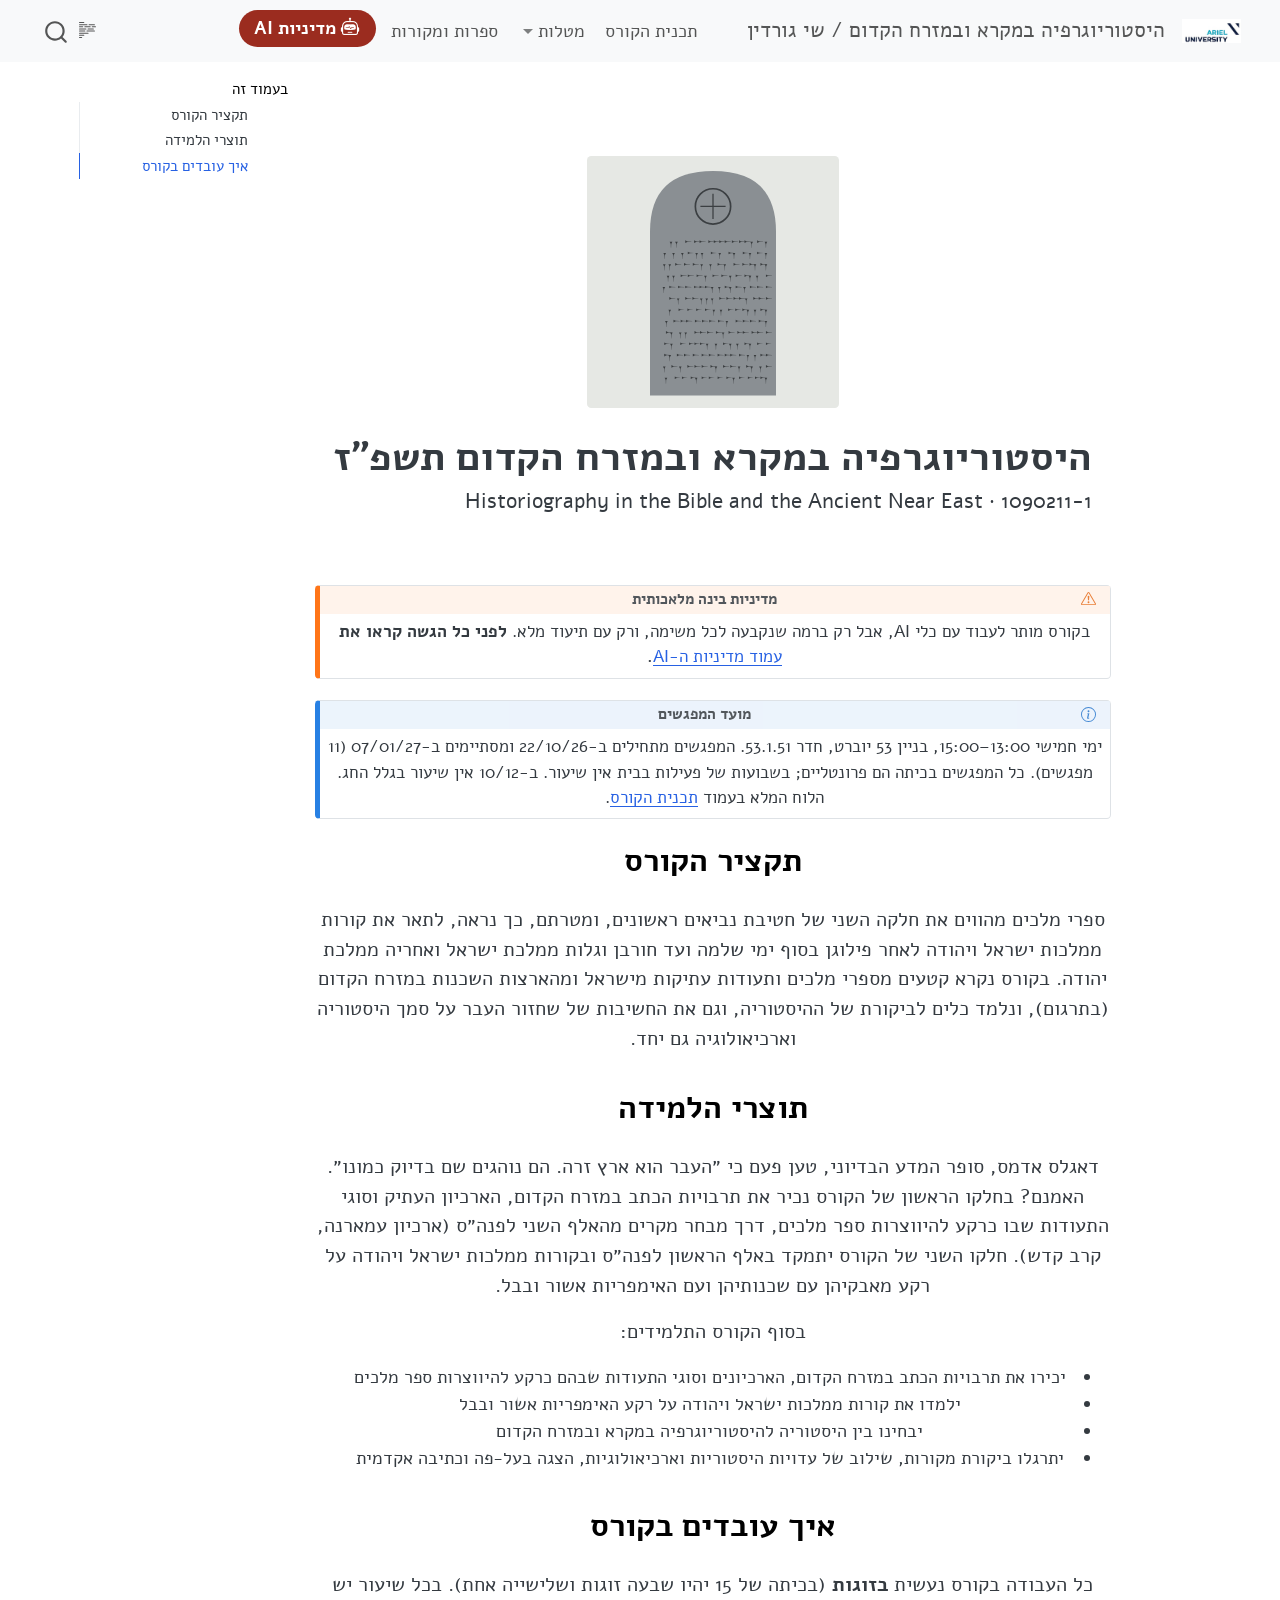
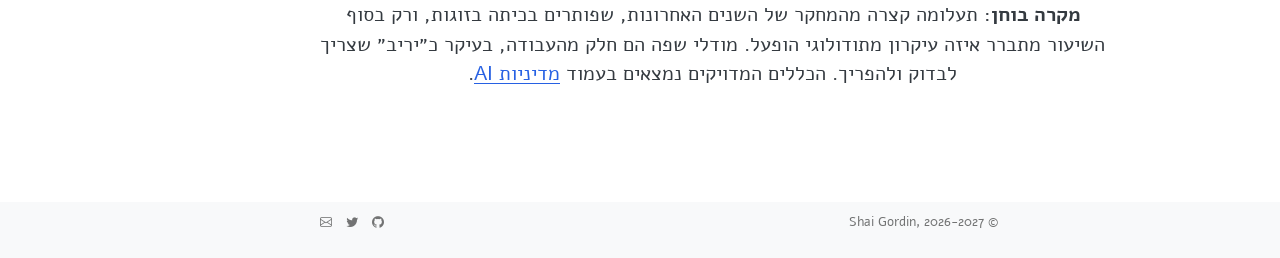
==== docs/index.html @ 365967be "Add the 5787 course website with an AI-use policy page Quarto site rendered to docs/: home, schedule" ====
<!DOCTYPE html>
<html xmlns="http://www.w3.org/1999/xhtml" lang="en" xml:lang="en"><head>

<meta charset="utf-8">
<meta name="generator" content="quarto-1.7.34">

<meta name="viewport" content="width=device-width, initial-scale=1.0, user-scalable=yes">


<title>היסטוריוגרפיה במקרא ובמזרח הקדום תשפ״ז – היסטוריוגרפיה במקרא ובמזרח הקדום / שי גורדין</title>
<style>
code{white-space: pre-wrap;}
span.smallcaps{font-variant: small-caps;}
div.columns{display: flex; gap: min(4vw, 1.5em);}
div.column{flex: auto; overflow-x: auto;}
div.hanging-indent{margin-left: 1.5em; text-indent: -1.5em;}
ul.task-list{list-style: none;}
ul.task-list li input[type="checkbox"] {
  width: 0.8em;
  margin: 0 0.8em 0.2em -1em; /* quarto-specific, see https://github.com/quarto-dev/quarto-cli/issues/4556 */ 
  vertical-align: middle;
}
</style>


<script src="site_libs/quarto-nav/quarto-nav.js"></script>
<script src="site_libs/quarto-nav/headroom.min.js"></script>
<script src="site_libs/clipboard/clipboard.min.js"></script>
<script src="site_libs/quarto-search/autocomplete.umd.js"></script>
<script src="site_libs/quarto-search/fuse.min.js"></script>
<script src="site_libs/quarto-search/quarto-search.js"></script>
<meta name="quarto:offset" content="./">
<link href="./header.svg" rel="icon" type="image/svg+xml">
<script src="site_libs/quarto-html/quarto.js" type="module"></script>
<script src="site_libs/quarto-html/tabsets/tabsets.js" type="module"></script>
<script src="site_libs/quarto-html/popper.min.js"></script>
<script src="site_libs/quarto-html/tippy.umd.min.js"></script>
<link href="site_libs/quarto-html/tippy.css" rel="stylesheet">
<link href="site_libs/quarto-html/quarto-syntax-highlighting-c8ad9e5dbd60b7b70b38521ab19b7da4.css" rel="stylesheet" id="quarto-text-highlighting-styles">
<script src="site_libs/bootstrap/bootstrap.min.js"></script>
<link href="site_libs/bootstrap/bootstrap-icons.css" rel="stylesheet">
<link href="site_libs/bootstrap/bootstrap-2af889ba3ca165690db3b646b9a460ef.min.css" rel="stylesheet" append-hash="true" id="quarto-bootstrap" data-mode="light">
<script id="quarto-search-options" type="application/json">{
  "location": "navbar",
  "copy-button": false,
  "collapse-after": 3,
  "panel-placement": "end",
  "type": "overlay",
  "limit": 50,
  "keyboard-shortcut": [
    "f",
    "/",
    "s"
  ],
  "show-item-context": false,
  "language": {
    "search-no-results-text": "No results",
    "search-matching-documents-text": "matching documents",
    "search-copy-link-title": "Copy link to search",
    "search-hide-matches-text": "Hide additional matches",
    "search-more-match-text": "more match in this document",
    "search-more-matches-text": "more matches in this document",
    "search-clear-button-title": "Clear",
    "search-text-placeholder": "",
    "search-detached-cancel-button-title": "Cancel",
    "search-submit-button-title": "Submit",
    "search-label": "Search"
  }
}</script>
<link rel="preconnect" href="https://fonts.googleapis.com">
<link rel="preconnect" href="https://fonts.gstatic.com" crossorigin="">
<link href="https://fonts.googleapis.com/css2?family=Alef:wght@400;700&amp;display=swap" rel="stylesheet">


<link rel="stylesheet" href="styles.css">
<link rel="stylesheet" href="ai.css">
<meta property="og:title" content="היסטוריוגרפיה במקרא ובמזרח הקדום תשפ״ז – היסטוריוגרפיה במקרא ובמזרח הקדום / שי גורדין">
<meta property="og:description" content="1090211-1 · Historiography in the Bible and the Ancient Near East">
<meta property="og:image" content="header.svg">
<meta property="og:site_name" content="היסטוריוגרפיה במקרא ובמזרח הקדום / שי גורדין">
</head>

<body class="nav-fixed quarto-light">

<div id="quarto-search-results"></div>
  <header id="quarto-header" class="headroom fixed-top">
    <nav class="navbar navbar-expand-lg " data-bs-theme="dark">
      <div class="navbar-container container-fluid">
      <div class="navbar-brand-container mx-auto">
    <a href="./index.html" class="navbar-brand navbar-brand-logo">
    <img src="./ariel_logo_navbar.png" alt="" class="navbar-logo">
    </a>
    <a class="navbar-brand" href="./index.html">
    <span class="navbar-title">היסטוריוגרפיה במקרא ובמזרח הקדום / שי גורדין</span>
    </a>
  </div>
            <div id="quarto-search" class="" title="Search"></div>
          <button class="navbar-toggler" type="button" data-bs-toggle="collapse" data-bs-target="#navbarCollapse" aria-controls="navbarCollapse" role="menu" aria-expanded="false" aria-label="Toggle navigation" onclick="if (window.quartoToggleHeadroom) { window.quartoToggleHeadroom(); }">
  <span class="navbar-toggler-icon"></span>
</button>
          <div class="collapse navbar-collapse" id="navbarCollapse">
            <ul class="navbar-nav navbar-nav-scroll ms-auto">
  <li class="nav-item">
    <a class="nav-link" href="./about.html"> 
<span class="menu-text">תכנית הקורס</span></a>
  </li>  
  <li class="nav-item dropdown ">
    <a class="nav-link dropdown-toggle" href="#" id="nav-menu-" role="link" data-bs-toggle="dropdown" aria-expanded="false">
 <span class="menu-text">מטלות</span>
    </a>
    <ul class="dropdown-menu dropdown-menu-end" aria-labelledby="nav-menu-">    
        <li>
    <a class="dropdown-item" href="./assignments/index.html">
 <span class="dropdown-text">מרכיבי הציון</span></a>
  </li>  
        <li>
    <a class="dropdown-item" href="./assignments/lightning-talk.html">
 <span class="dropdown-text">הרצאת בזק: גרסה מול גרסה</span></a>
  </li>  
        <li>
    <a class="dropdown-item" href="./assignments/home-task.html">
 <span class="dropdown-text">משימת בית: העד המסויג</span></a>
  </li>  
        <li>
    <a class="dropdown-item" href="./assignments/final-project.html">
 <span class="dropdown-text">תיק היסטוריוגרפי</span></a>
  </li>  
    </ul>
  </li>
  <li class="nav-item">
    <a class="nav-link" href="./literature.html"> 
<span class="menu-text">ספרות ומקורות</span></a>
  </li>  
  <li class="nav-item">
    <a class="nav-link" href="./ai-policy.html"> <i class="bi bi-robot" role="img">
</i> 
<span class="menu-text">מדיניות AI</span></a>
  </li>  
</ul>
          </div> <!-- /navcollapse -->
            <div class="quarto-navbar-tools">
  <a href="" class="quarto-reader-toggle quarto-navigation-tool px-1" onclick="window.quartoToggleReader(); return false;" title="Toggle reader mode">
  <div class="quarto-reader-toggle-btn">
  <i class="bi"></i>
  </div>
</a>
</div>
      </div> <!-- /container-fluid -->
    </nav>
</header>
<!-- content -->
<div id="quarto-content" class="quarto-container page-columns page-rows-contents page-layout-article page-navbar">
<!-- sidebar -->
<!-- margin-sidebar -->
    <div id="quarto-margin-sidebar" class="sidebar margin-sidebar">
        <nav id="TOC" role="doc-toc" class="toc-active">
    <h2 id="toc-title">בעמוד זה</h2>
  <ul>
  <li><a href="#תקציר-הקורס" id="toc-תקציר-הקורס" class="nav-link active" data-scroll-target="#תקציר-הקורס">תקציר הקורס</a></li>
  <li><a href="#תוצרי-הלמידה" id="toc-תוצרי-הלמידה" class="nav-link" data-scroll-target="#תוצרי-הלמידה">תוצרי הלמידה</a></li>
  <li><a href="#איך-עובדים-בקורס" id="toc-איך-עובדים-בקורס" class="nav-link" data-scroll-target="#איך-עובדים-בקורס">איך עובדים בקורס</a></li>
  </ul>
</nav>
    </div>
<!-- main -->
<div class="quarto-about-jolla">
  <img src="header.svg" class="about-image
  rounded " style="width: 14em;">
 <header id="title-block-header" class="quarto-title-block default">
<div class="quarto-title">
<h1 class="title">היסטוריוגרפיה במקרא ובמזרח הקדום תשפ״ז</h1>
<p class="subtitle lead">1090211-1 · Historiography in the Bible and the Ancient Near East</p>
</div>
<div class="quarto-title-meta">
  </div>
</header><main class="content" id="quarto-document-content">

<div class="callout callout-style-default callout-warning callout-titled">
<div class="callout-header d-flex align-content-center">
<div class="callout-icon-container">
<i class="callout-icon"></i>
</div>
<div class="callout-title-container flex-fill">
מדיניות בינה מלאכותית
</div>
</div>
<div class="callout-body-container callout-body">
<p>בקורס מותר לעבוד עם כלי AI, אבל רק ברמה שנקבעה לכל משימה, ורק עם תיעוד מלא. <strong>לפני כל הגשה קראו את <a href="./ai-policy.html">עמוד מדיניות ה-AI</a>.</strong></p>
</div>
</div>
<div class="callout callout-style-default callout-note callout-titled">
<div class="callout-header d-flex align-content-center">
<div class="callout-icon-container">
<i class="callout-icon"></i>
</div>
<div class="callout-title-container flex-fill">
מועד המפגשים
</div>
</div>
<div class="callout-body-container callout-body">
<p>ימי חמישי 13:00–15:00, בניין 53 יוברט, חדר 53.1.51. המפגשים מתחילים ב-22/10/26 ומסתיימים ב-07/01/27 (11 מפגשים). כל המפגשים בכיתה הם פרונטליים; בשבועות של פעילות בבית אין שיעור. ב-10/12 אין שיעור בגלל החג. הלוח המלא בעמוד <a href="./about.html">תכנית הקורס</a>.</p>
</div>
</div>
<section id="תקציר-הקורס" class="level2">
<h2 data-anchor-id="תקציר-הקורס">תקציר הקורס</h2>
<p>ספרי מלכים מהווים את חלקה השני של חטיבת נביאים ראשונים, ומטרתם, כך נראה, לתאר את קורות ממלכות ישראל ויהודה לאחר פילוגן בסוף ימי שלמה ועד חורבן וגלות ממלכת ישראל ואחריה ממלכת יהודה. בקורס נקרא קטעים מספרי מלכים ותעודות עתיקות מישראל ומהארצות השכנות במזרח הקדום (בתרגום), ונלמד כלים לביקורת של ההיסטוריה, וגם את החשיבות של שחזור העבר על סמך היסטוריה וארכיאולוגיה גם יחד.</p>
</section>
<section id="תוצרי-הלמידה" class="level2">
<h2 data-anchor-id="תוצרי-הלמידה">תוצרי הלמידה</h2>
<p>דאגלס אדמס, סופר המדע הבדיוני, טען פעם כי ״העבר הוא ארץ זרה. הם נוהגים שם בדיוק כמונו״. האמנם? בחלקו הראשון של הקורס נכיר את תרבויות הכתב במזרח הקדום, הארכיון העתיק וסוגי התעודות שבו כרקע להיווצרות ספר מלכים, דרך מבחר מקרים מהאלף השני לפנה״ס (ארכיון עמארנה, קרב קדש). חלקו השני של הקורס יתמקד באלף הראשון לפנה״ס ובקורות ממלכות ישראל ויהודה על רקע מאבקיהן עם שכנותיהן ועם האימפריות אשור ובבל.</p>
<p>בסוף הקורס התלמידים:</p>
<ul>
<li>יכירו את תרבויות הכתב במזרח הקדום, הארכיונים וסוגי התעודות שבהם כרקע להיווצרות ספר מלכים</li>
<li>ילמדו את קורות ממלכות ישראל ויהודה על רקע האימפריות אשור ובבל</li>
<li>יבחינו בין היסטוריה להיסטוריוגרפיה במקרא ובמזרח הקדום</li>
<li>יתרגלו ביקורת מקורות, שילוב של עדויות היסטוריות וארכיאולוגיות, הצגה בעל-פה וכתיבה אקדמית</li>
</ul>
</section>
<section id="איך-עובדים-בקורס" class="level2">
<h2 data-anchor-id="איך-עובדים-בקורס">איך עובדים בקורס</h2>
<p>כל העבודה בקורס נעשית <strong>בזוגות</strong> (בכיתה של 15 יהיו שבעה זוגות ושלישייה אחת). בכל שיעור יש <strong>מקרה בוחן</strong>: תעלומה קצרה מהמחקר של השנים האחרונות, שפותרים בכיתה בזוגות, ורק בסוף השיעור מתברר איזה עיקרון מתודולוגי הופעל. מודלי שפה הם חלק מהעבודה, בעיקר כ״יריב״ שצריך לבדוק ולהפריך. הכללים המדויקים נמצאים בעמוד <a href="./ai-policy.html">מדיניות AI</a>.</p>


</section>
</main>  
</div>
 <!-- /main -->
<script id="quarto-html-after-body" type="application/javascript">
  window.document.addEventListener("DOMContentLoaded", function (event) {
    const isCodeAnnotation = (el) => {
      for (const clz of el.classList) {
        if (clz.startsWith('code-annotation-')) {                     
          return true;
        }
      }
      return false;
    }
    const onCopySuccess = function(e) {
      // button target
      const button = e.trigger;
      // don't keep focus
      button.blur();
      // flash "checked"
      button.classList.add('code-copy-button-checked');
      var currentTitle = button.getAttribute("title");
      button.setAttribute("title", "Copied!");
      let tooltip;
      if (window.bootstrap) {
        button.setAttribute("data-bs-toggle", "tooltip");
        button.setAttribute("data-bs-placement", "left");
        button.setAttribute("data-bs-title", "Copied!");
        tooltip = new bootstrap.Tooltip(button, 
          { trigger: "manual", 
            customClass: "code-copy-button-tooltip",
            offset: [0, -8]});
        tooltip.show();    
      }
      setTimeout(function() {
        if (tooltip) {
          tooltip.hide();
          button.removeAttribute("data-bs-title");
          button.removeAttribute("data-bs-toggle");
          button.removeAttribute("data-bs-placement");
        }
        button.setAttribute("title", currentTitle);
        button.classList.remove('code-copy-button-checked');
      }, 1000);
      // clear code selection
      e.clearSelection();
    }
    const getTextToCopy = function(trigger) {
        const codeEl = trigger.previousElementSibling.cloneNode(true);
        for (const childEl of codeEl.children) {
          if (isCodeAnnotation(childEl)) {
            childEl.remove();
          }
        }
        return codeEl.innerText;
    }
    const clipboard = new window.ClipboardJS('.code-copy-button:not([data-in-quarto-modal])', {
      text: getTextToCopy
    });
    clipboard.on('success', onCopySuccess);
    if (window.document.getElementById('quarto-embedded-source-code-modal')) {
      const clipboardModal = new window.ClipboardJS('.code-copy-button[data-in-quarto-modal]', {
        text: getTextToCopy,
        container: window.document.getElementById('quarto-embedded-source-code-modal')
      });
      clipboardModal.on('success', onCopySuccess);
    }
      var localhostRegex = new RegExp(/^(?:http|https):\/\/localhost\:?[0-9]*\//);
      var mailtoRegex = new RegExp(/^mailto:/);
        var filterRegex = new RegExp('/' + window.location.host + '/');
      var isInternal = (href) => {
          return filterRegex.test(href) || localhostRegex.test(href) || mailtoRegex.test(href);
      }
      // Inspect non-navigation links and adorn them if external
     var links = window.document.querySelectorAll('a[href]:not(.nav-link):not(.navbar-brand):not(.toc-action):not(.sidebar-link):not(.sidebar-item-toggle):not(.pagination-link):not(.no-external):not([aria-hidden]):not(.dropdown-item):not(.quarto-navigation-tool):not(.about-link)');
      for (var i=0; i<links.length; i++) {
        const link = links[i];
        if (!isInternal(link.href)) {
          // undo the damage that might have been done by quarto-nav.js in the case of
          // links that we want to consider external
          if (link.dataset.originalHref !== undefined) {
            link.href = link.dataset.originalHref;
          }
        }
      }
    function tippyHover(el, contentFn, onTriggerFn, onUntriggerFn) {
      const config = {
        allowHTML: true,
        maxWidth: 500,
        delay: 100,
        arrow: false,
        appendTo: function(el) {
            return el.parentElement;
        },
        interactive: true,
        interactiveBorder: 10,
        theme: 'quarto',
        placement: 'bottom-start',
      };
      if (contentFn) {
        config.content = contentFn;
      }
      if (onTriggerFn) {
        config.onTrigger = onTriggerFn;
      }
      if (onUntriggerFn) {
        config.onUntrigger = onUntriggerFn;
      }
      window.tippy(el, config); 
    }
    const noterefs = window.document.querySelectorAll('a[role="doc-noteref"]');
    for (var i=0; i<noterefs.length; i++) {
      const ref = noterefs[i];
      tippyHover(ref, function() {
        // use id or data attribute instead here
        let href = ref.getAttribute('data-footnote-href') || ref.getAttribute('href');
        try { href = new URL(href).hash; } catch {}
        const id = href.replace(/^#\/?/, "");
        const note = window.document.getElementById(id);
        if (note) {
          return note.innerHTML;
        } else {
          return "";
        }
      });
    }
    const xrefs = window.document.querySelectorAll('a.quarto-xref');
    const processXRef = (id, note) => {
      // Strip column container classes
      const stripColumnClz = (el) => {
        el.classList.remove("page-full", "page-columns");
        if (el.children) {
          for (const child of el.children) {
            stripColumnClz(child);
          }
        }
      }
      stripColumnClz(note)
      if (id === null || id.startsWith('sec-')) {
        // Special case sections, only their first couple elements
        const container = document.createElement("div");
        if (note.children && note.children.length > 2) {
          container.appendChild(note.children[0].cloneNode(true));
          for (let i = 1; i < note.children.length; i++) {
            const child = note.children[i];
            if (child.tagName === "P" && child.innerText === "") {
              continue;
            } else {
              container.appendChild(child.cloneNode(true));
              break;
            }
          }
          if (window.Quarto?.typesetMath) {
            window.Quarto.typesetMath(container);
          }
          return container.innerHTML
        } else {
          if (window.Quarto?.typesetMath) {
            window.Quarto.typesetMath(note);
          }
          return note.innerHTML;
        }
      } else {
        // Remove any anchor links if they are present
        const anchorLink = note.querySelector('a.anchorjs-link');
        if (anchorLink) {
          anchorLink.remove();
        }
        if (window.Quarto?.typesetMath) {
          window.Quarto.typesetMath(note);
        }
        if (note.classList.contains("callout")) {
          return note.outerHTML;
        } else {
          return note.innerHTML;
        }
      }
    }
    for (var i=0; i<xrefs.length; i++) {
      const xref = xrefs[i];
      tippyHover(xref, undefined, function(instance) {
        instance.disable();
        let url = xref.getAttribute('href');
        let hash = undefined; 
        if (url.startsWith('#')) {
          hash = url;
        } else {
          try { hash = new URL(url).hash; } catch {}
        }
        if (hash) {
          const id = hash.replace(/^#\/?/, "");
          const note = window.document.getElementById(id);
          if (note !== null) {
            try {
              const html = processXRef(id, note.cloneNode(true));
              instance.setContent(html);
            } finally {
              instance.enable();
              instance.show();
            }
          } else {
            // See if we can fetch this
            fetch(url.split('#')[0])
            .then(res => res.text())
            .then(html => {
              const parser = new DOMParser();
              const htmlDoc = parser.parseFromString(html, "text/html");
              const note = htmlDoc.getElementById(id);
              if (note !== null) {
                const html = processXRef(id, note);
                instance.setContent(html);
              } 
            }).finally(() => {
              instance.enable();
              instance.show();
            });
          }
        } else {
          // See if we can fetch a full url (with no hash to target)
          // This is a special case and we should probably do some content thinning / targeting
          fetch(url)
          .then(res => res.text())
          .then(html => {
            const parser = new DOMParser();
            const htmlDoc = parser.parseFromString(html, "text/html");
            const note = htmlDoc.querySelector('main.content');
            if (note !== null) {
              // This should only happen for chapter cross references
              // (since there is no id in the URL)
              // remove the first header
              if (note.children.length > 0 && note.children[0].tagName === "HEADER") {
                note.children[0].remove();
              }
              const html = processXRef(null, note);
              instance.setContent(html);
            } 
          }).finally(() => {
            instance.enable();
            instance.show();
          });
        }
      }, function(instance) {
      });
    }
        let selectedAnnoteEl;
        const selectorForAnnotation = ( cell, annotation) => {
          let cellAttr = 'data-code-cell="' + cell + '"';
          let lineAttr = 'data-code-annotation="' +  annotation + '"';
          const selector = 'span[' + cellAttr + '][' + lineAttr + ']';
          return selector;
        }
        const selectCodeLines = (annoteEl) => {
          const doc = window.document;
          const targetCell = annoteEl.getAttribute("data-target-cell");
          const targetAnnotation = annoteEl.getAttribute("data-target-annotation");
          const annoteSpan = window.document.querySelector(selectorForAnnotation(targetCell, targetAnnotation));
          const lines = annoteSpan.getAttribute("data-code-lines").split(",");
          const lineIds = lines.map((line) => {
            return targetCell + "-" + line;
          })
          let top = null;
          let height = null;
          let parent = null;
          if (lineIds.length > 0) {
              //compute the position of the single el (top and bottom and make a div)
              const el = window.document.getElementById(lineIds[0]);
              top = el.offsetTop;
              height = el.offsetHeight;
              parent = el.parentElement.parentElement;
            if (lineIds.length > 1) {
              const lastEl = window.document.getElementById(lineIds[lineIds.length - 1]);
              const bottom = lastEl.offsetTop + lastEl.offsetHeight;
              height = bottom - top;
            }
            if (top !== null && height !== null && parent !== null) {
              // cook up a div (if necessary) and position it 
              let div = window.document.getElementById("code-annotation-line-highlight");
              if (div === null) {
                div = window.document.createElement("div");
                div.setAttribute("id", "code-annotation-line-highlight");
                div.style.position = 'absolute';
                parent.appendChild(div);
              }
              div.style.top = top - 2 + "px";
              div.style.height = height + 4 + "px";
              div.style.left = 0;
              let gutterDiv = window.document.getElementById("code-annotation-line-highlight-gutter");
              if (gutterDiv === null) {
                gutterDiv = window.document.createElement("div");
                gutterDiv.setAttribute("id", "code-annotation-line-highlight-gutter");
                gutterDiv.style.position = 'absolute';
                const codeCell = window.document.getElementById(targetCell);
                const gutter = codeCell.querySelector('.code-annotation-gutter');
                gutter.appendChild(gutterDiv);
              }
              gutterDiv.style.top = top - 2 + "px";
              gutterDiv.style.height = height + 4 + "px";
            }
            selectedAnnoteEl = annoteEl;
          }
        };
        const unselectCodeLines = () => {
          const elementsIds = ["code-annotation-line-highlight", "code-annotation-line-highlight-gutter"];
          elementsIds.forEach((elId) => {
            const div = window.document.getElementById(elId);
            if (div) {
              div.remove();
            }
          });
          selectedAnnoteEl = undefined;
        };
          // Handle positioning of the toggle
      window.addEventListener(
        "resize",
        throttle(() => {
          elRect = undefined;
          if (selectedAnnoteEl) {
            selectCodeLines(selectedAnnoteEl);
          }
        }, 10)
      );
      function throttle(fn, ms) {
      let throttle = false;
      let timer;
        return (...args) => {
          if(!throttle) { // first call gets through
              fn.apply(this, args);
              throttle = true;
          } else { // all the others get throttled
              if(timer) clearTimeout(timer); // cancel #2
              timer = setTimeout(() => {
                fn.apply(this, args);
                timer = throttle = false;
              }, ms);
          }
        };
      }
        // Attach click handler to the DT
        const annoteDls = window.document.querySelectorAll('dt[data-target-cell]');
        for (const annoteDlNode of annoteDls) {
          annoteDlNode.addEventListener('click', (event) => {
            const clickedEl = event.target;
            if (clickedEl !== selectedAnnoteEl) {
              unselectCodeLines();
              const activeEl = window.document.querySelector('dt[data-target-cell].code-annotation-active');
              if (activeEl) {
                activeEl.classList.remove('code-annotation-active');
              }
              selectCodeLines(clickedEl);
              clickedEl.classList.add('code-annotation-active');
            } else {
              // Unselect the line
              unselectCodeLines();
              clickedEl.classList.remove('code-annotation-active');
            }
          });
        }
    const findCites = (el) => {
      const parentEl = el.parentElement;
      if (parentEl) {
        const cites = parentEl.dataset.cites;
        if (cites) {
          return {
            el,
            cites: cites.split(' ')
          };
        } else {
          return findCites(el.parentElement)
        }
      } else {
        return undefined;
      }
    };
    var bibliorefs = window.document.querySelectorAll('a[role="doc-biblioref"]');
    for (var i=0; i<bibliorefs.length; i++) {
      const ref = bibliorefs[i];
      const citeInfo = findCites(ref);
      if (citeInfo) {
        tippyHover(citeInfo.el, function() {
          var popup = window.document.createElement('div');
          citeInfo.cites.forEach(function(cite) {
            var citeDiv = window.document.createElement('div');
            citeDiv.classList.add('hanging-indent');
            citeDiv.classList.add('csl-entry');
            var biblioDiv = window.document.getElementById('ref-' + cite);
            if (biblioDiv) {
              citeDiv.innerHTML = biblioDiv.innerHTML;
            }
            popup.appendChild(citeDiv);
          });
          return popup.innerHTML;
        });
      }
    }
  });
  </script>
</div> <!-- /content -->
<footer class="footer">
  <div class="nav-footer">
    <div class="nav-footer-left">
<p>© Shai Gordin, 2026-2027</p>
</div>   
    <div class="nav-footer-center">
      &nbsp;
    </div>
    <div class="nav-footer-right">
      <ul class="footer-items list-unstyled">
    <li class="nav-item compact">
    <a class="nav-link" href="https://github.com/shaigordin">
      <i class="bi bi-github" role="img" aria-label="Shai Gordin GitHub">
</i> 
    </a>
  </li>  
    <li class="nav-item compact">
    <a class="nav-link" href="https://twitter.com/shgordin">
      <i class="bi bi-twitter" role="img" aria-label="Shai Gordin Twitter">
</i> 
    </a>
  </li>  
    <li class="nav-item compact">
    <a class="nav-link" href="mailto:shaigo@ariel.ac.il">
      <i class="bi bi-envelope" role="img">
</i> 
    </a>
  </li>  
</ul>
    </div>
  </div>
</footer>




</body></html>
---- docs/site_libs/quarto-html/tippy.css ----
.tippy-box[data-animation=fade][data-state=hidden]{opacity:0}[data-tippy-root]{max-width:calc(100vw - 10px)}.tippy-box{position:relative;background-color:#333;color:#fff;border-radius:4px;font-size:14px;line-height:1.4;white-space:normal;outline:0;transition-property:transform,visibility,opacity}.tippy-box[data-placement^=top]>.tippy-arrow{bottom:0}.tippy-box[data-placement^=top]>.tippy-arrow:before{bottom:-7px;left:0;border-width:8px 8px 0;border-top-color:initial;transform-origin:center top}.tippy-box[data-placement^=bottom]>.tippy-arrow{top:0}.tippy-box[data-placement^=bottom]>.tippy-arrow:before{top:-7px;left:0;border-width:0 8px 8px;border-bottom-color:initial;transform-origin:center bottom}.tippy-box[data-placement^=left]>.tippy-arrow{right:0}.tippy-box[data-placement^=left]>.tippy-arrow:before{border-width:8px 0 8px 8px;border-left-color:initial;right:-7px;transform-origin:center left}.tippy-box[data-placement^=right]>.tippy-arrow{left:0}.tippy-box[data-placement^=right]>.tippy-arrow:before{left:-7px;border-width:8px 8px 8px 0;border-right-color:initial;transform-origin:center right}.tippy-box[data-inertia][data-state=visible]{transition-timing-function:cubic-bezier(.54,1.5,.38,1.11)}.tippy-arrow{width:16px;height:16px;color:#333}.tippy-arrow:before{content:"";position:absolute;border-color:transparent;border-style:solid}.tippy-content{position:relative;padding:5px 9px;z-index:1}
---- docs/site_libs/quarto-html/quarto-syntax-highlighting-c8ad9e5dbd60b7b70b38521ab19b7da4.css ----
/* quarto syntax highlight colors */
:root {
  --quarto-hl-ot-color: #003B4F;
  --quarto-hl-at-color: #657422;
  --quarto-hl-ss-color: #20794D;
  --quarto-hl-an-color: #5E5E5E;
  --quarto-hl-fu-color: #4758AB;
  --quarto-hl-st-color: #20794D;
  --quarto-hl-cf-color: #003B4F;
  --quarto-hl-op-color: #5E5E5E;
  --quarto-hl-er-color: #AD0000;
  --quarto-hl-bn-color: #AD0000;
  --quarto-hl-al-color: #AD0000;
  --quarto-hl-va-color: #111111;
  --quarto-hl-bu-color: inherit;
  --quarto-hl-ex-color: inherit;
  --quarto-hl-pp-color: #AD0000;
  --quarto-hl-in-color: #5E5E5E;
  --quarto-hl-vs-color: #20794D;
  --quarto-hl-wa-color: #5E5E5E;
  --quarto-hl-do-color: #5E5E5E;
  --quarto-hl-im-color: #00769E;
  --quarto-hl-ch-color: #20794D;
  --quarto-hl-dt-color: #AD0000;
  --quarto-hl-fl-color: #AD0000;
  --quarto-hl-co-color: #5E5E5E;
  --quarto-hl-cv-color: #5E5E5E;
  --quarto-hl-cn-color: #8f5902;
  --quarto-hl-sc-color: #5E5E5E;
  --quarto-hl-dv-color: #AD0000;
  --quarto-hl-kw-color: #003B4F;
}

/* other quarto variables */
:root {
  --quarto-font-monospace: SFMono-Regular, Menlo, Monaco, Consolas, "Liberation Mono", "Courier New", monospace;
}

/* syntax highlight based on Pandoc's rules */
pre > code.sourceCode > span {
  color: #003B4F;
}

code.sourceCode > span {
  color: #003B4F;
}

div.sourceCode,
div.sourceCode pre.sourceCode {
  color: #003B4F;
}

/* Normal */
code span {
  color: #003B4F;
}

/* Alert */
code span.al {
  color: #AD0000;
  font-style: inherit;
}

/* Annotation */
code span.an {
  color: #5E5E5E;
  font-style: inherit;
}

/* Attribute */
code span.at {
  color: #657422;
  font-style: inherit;
}

/* BaseN */
code span.bn {
  color: #AD0000;
  font-style: inherit;
}

/* BuiltIn */
code span.bu {
  font-style: inherit;
}

/* ControlFlow */
code span.cf {
  color: #003B4F;
  font-weight: bold;
  font-style: inherit;
}

/* Char */
code span.ch {
  color: #20794D;
  font-style: inherit;
}

/* Constant */
code span.cn {
  color: #8f5902;
  font-style: inherit;
}

/* Comment */
code span.co {
  color: #5E5E5E;
  font-style: inherit;
}

/* CommentVar */
code span.cv {
  color: #5E5E5E;
  font-style: italic;
}

/* Documentation */
code span.do {
  color: #5E5E5E;
  font-style: italic;
}

/* DataType */
code span.dt {
  color: #AD0000;
  font-style: inherit;
}

/* DecVal */
code span.dv {
  color: #AD0000;
  font-style: inherit;
}

/* Error */
code span.er {
  color: #AD0000;
  font-style: inherit;
}

/* Extension */
code span.ex {
  font-style: inherit;
}

/* Float */
code span.fl {
  color: #AD0000;
  font-style: inherit;
}

/* Function */
code span.fu {
  color: #4758AB;
  font-style: inherit;
}

/* Import */
code span.im {
  color: #00769E;
  font-style: inherit;
}

/* Information */
code span.in {
  color: #5E5E5E;
  font-style: inherit;
}

/* Keyword */
code span.kw {
  color: #003B4F;
  font-weight: bold;
  font-style: inherit;
}

/* Operator */
code span.op {
  color: #5E5E5E;
  font-style: inherit;
}

/* Other */
code span.ot {
  color: #003B4F;
  font-style: inherit;
}

/* Preprocessor */
code span.pp {
  color: #AD0000;
  font-style: inherit;
}

/* SpecialChar */
code span.sc {
  color: #5E5E5E;
  font-style: inherit;
}

/* SpecialString */
code span.ss {
  color: #20794D;
  font-style: inherit;
}

/* String */
code span.st {
  color: #20794D;
  font-style: inherit;
}

/* Variable */
code span.va {
  color: #111111;
  font-style: inherit;
}

/* VerbatimString */
code span.vs {
  color: #20794D;
  font-style: inherit;
}

/* Warning */
code span.wa {
  color: #5E5E5E;
  font-style: italic;
}

.prevent-inlining {
  content: "</";
}

/*# sourceMappingURL=405ffa06017179012420079c49e771b5.css.map */
---- docs/styles.css ----
/* css styles */

/* RTL table fixes — override Quarto's forced text-align: left on th/td */
table {
  direction: rtl;
}
table th,
table td {
  text-align: right !important;
}

/* Bibliography — each entry auto-detects direction from its first strong character:
   Latin author names → LTR/left; Hebrew author names → RTL/right */
.csl-bib-body,
.csl-entry {
  unicode-bidi: plaintext;
  text-align: start;
}

body {
  direction: rtl;
  text-align: right;
  font-family: 'Alef', sans-serif;
  font-size: 18px;
  /*font-family: 'Press Start 2P', cursive;
  background-image: url('images/home_page.png');
  background-size: cover;
  background-repeat: no-repeat;
  background-position: center;
  background-color: rgba(0, 0, 0, 0.7);
  background-color: black;
  color: #00FF00; */
}

Headings 
h1, h2, h3, h4, h5, h6 {
  color: black;
}

/* Headings and other elements */
h1 {
  font-size: 2.2em; /* Larger for main headings */
}

h2 {
  font-size: 1.8em; /* Medium for sub-headings */
}

h3 {
  font-size: 1.5em; /* Slightly smaller */
}

p {
  font-size: 1.1em; /* Slightly larger for regular paragraph text */
}

header .quarto-logo img {
    width: 350px; /* Adjust this width to your preferred size */
    height: auto; /* Maintains aspect ratio */
}

footer {
  font-size: 0.8em; /* Smaller font size for footer */
}

@media (max-width: 768px) {
  body {
    font-size: 14px;  /* Smaller font size for mobile screens */
  }

  h1 {
    font-size: 1.8em;  /* Adjust heading size on smaller screens */
  }

  h2 {
    font-size: 1.5em;
  }
}

/*.homepage body {
  background-image: url('images/home_page.png') !important;
  background-size: cover !important;
  background-repeat: no-repeat !important;
  background-position: center !important;
  background-color: rgba(0, 0, 0, 0.7) !important; /* Semi-transparent background color */
}

/* Links 
a {
  color: #FF00FF;
}

/* Fallback for browsers that support target-new */
/*a:not([href^="#"]) {
  target-new: tab;      
}

/* Optional: Add an external link icon or indicator */
/*a:not([href^="#"])::after {
  content: ' ↗'; 
}

/* Sidebar 
.sidebar {
  background-color: #111;
  border: 4px solid #FF00FF;
  padding: 10px;
  color: #00FF00;
  box-shadow: 0 0 10px #00FFFF;
}

/* Content
.content {
  border: 4px solid #FF00FF;
  padding: 10px;
  box-shadow: 0 0 10px #00FFFF;
}

/* Buttons
button, .btn {
  background-color: #FF4500;
  color: #FFFFFF;
  border: 2px solid #00FFFF;
  padding: 10px 20px;
  text-transform: uppercase;
  font-family: 'Press Start 2P', cursive;
}

button:hover, .btn:hover {
  background-color: #00FF00;
  border-color: #FF00FF;
}

/* Blinking Text
.blinking-text {
  color: #FFFF00;
  animation: blink 1s step-end infinite;
}

@keyframes blink {
  50% {
    opacity: 0;
  }
}

/* Images
img {
  image-rendering: pixelated;
  border: 2px solid #FF00FF;
}
---- docs/ai.css ----
/* ===== AI policy: make it impossible to miss ===== */
.navbar .nav-link[href$="ai-policy.html"] {
  background: #9b2c1f;
  color: #fff !important;
  border-radius: 999px;
  padding: .3rem .9rem !important;
  font-weight: 700;
  margin-inline: .3rem;
}
.navbar .nav-link[href$="ai-policy.html"]:hover { background: #7a2218; }

.aias-table td:first-child, .aias-table th:first-child { white-space: nowrap; font-weight: 700; }
.lvl { display: inline-block; min-width: 2.2em; text-align: center; border-radius: 999px;
       padding: 0 .5em; font-weight: 700; color: #fff; }
.lvl-1 { background: #3d5a80; } .lvl-2 { background: #4f7c5a; } .lvl-3 { background: #9a6b1f; }
.lvl-4 { background: #9b2c1f; } .lvl-5 { background: #5b3a7a; }
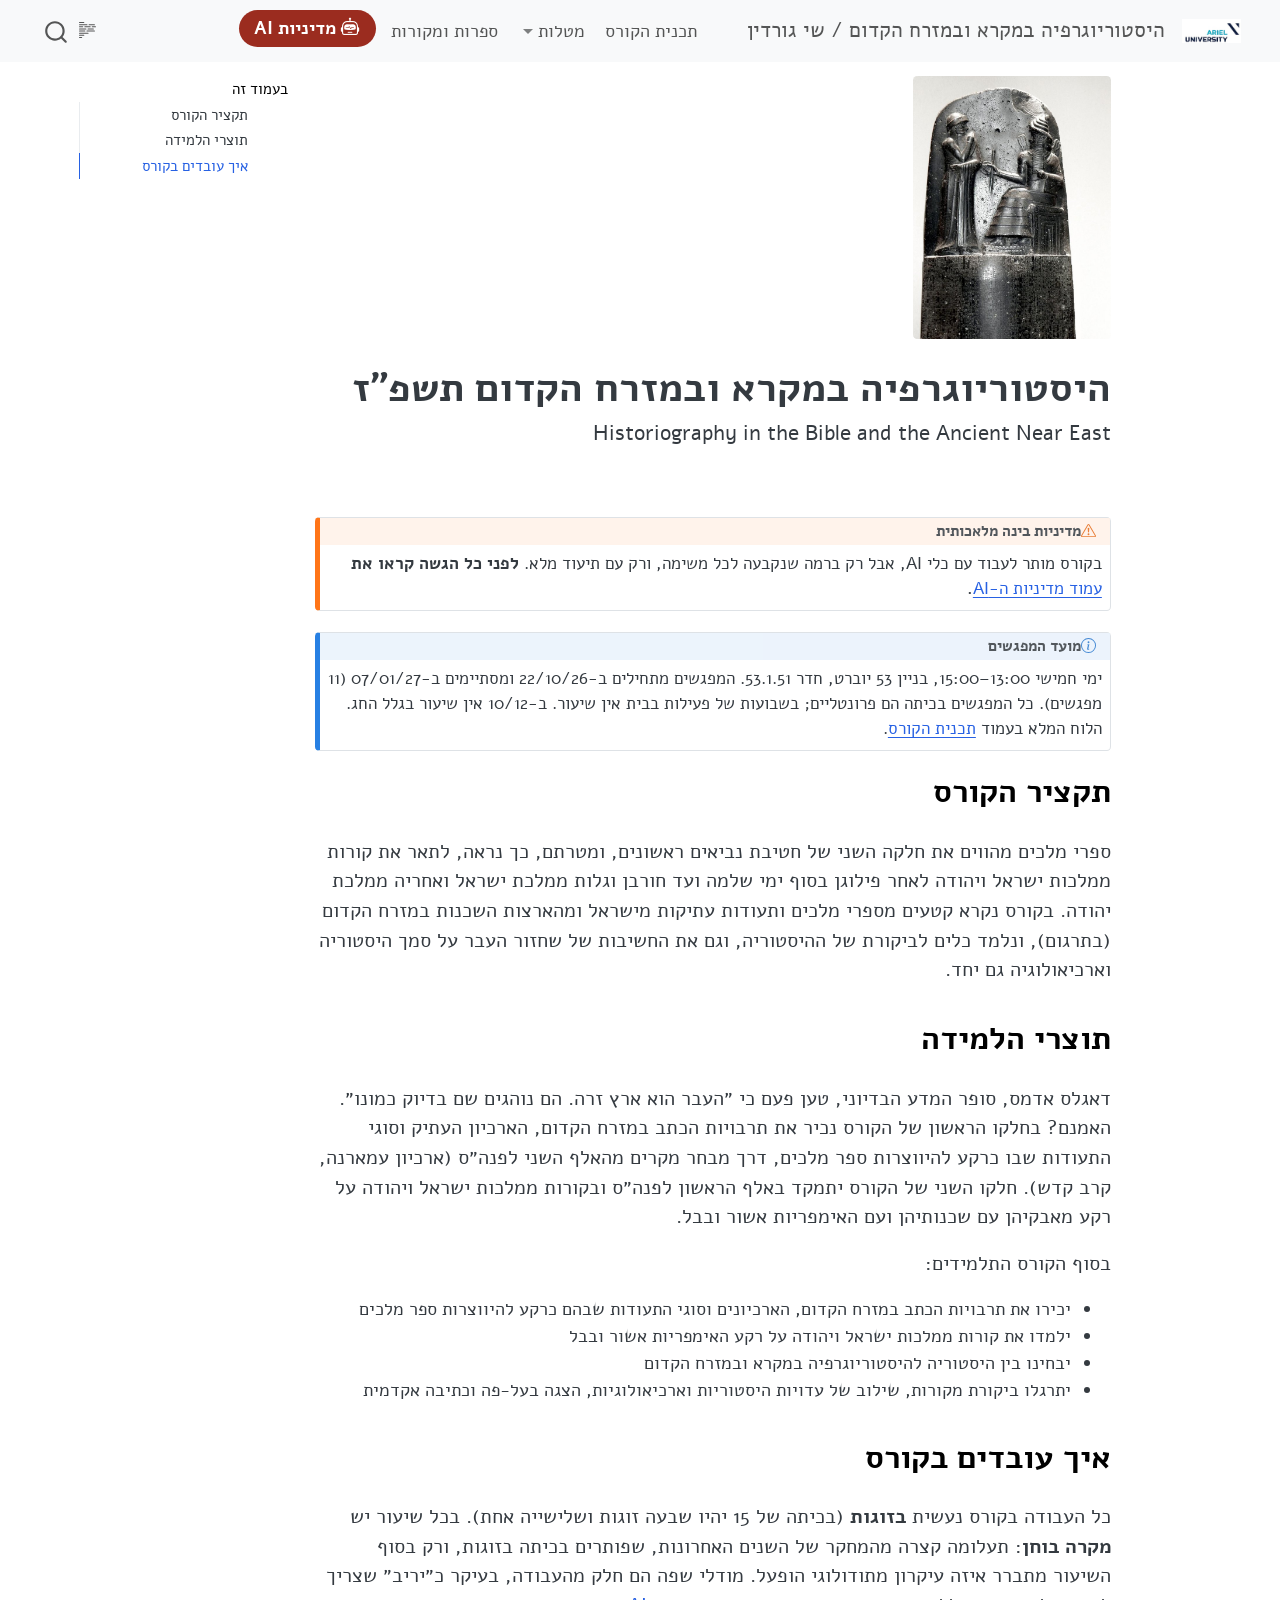
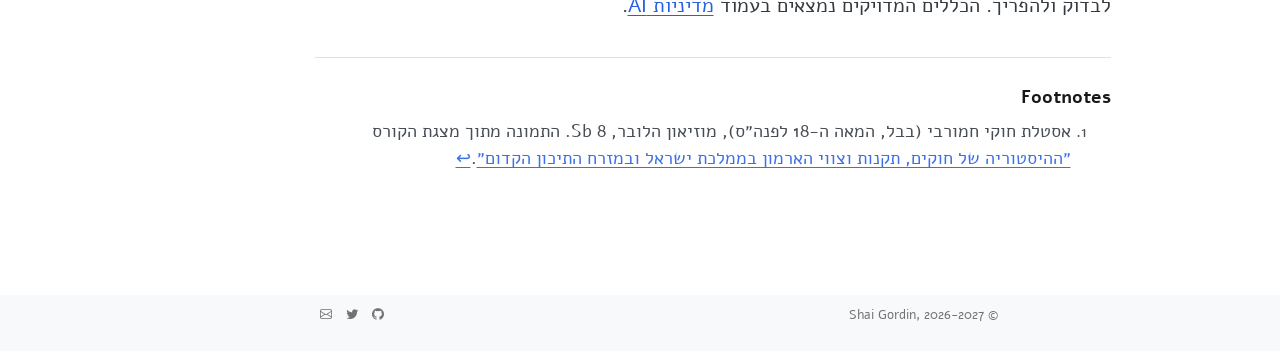
==== commit f3eec943: "Home page: course-material image with citation, right alignment, no course number Replace the genera" ====
--- a/docs/index.html
+++ b/docs/index.html
@@ -30,7 +30,7 @@
 <script src="site_libs/quarto-search/fuse.min.js"></script>
 <script src="site_libs/quarto-search/quarto-search.js"></script>
 <meta name="quarto:offset" content="./">
-<link href="./header.svg" rel="icon" type="image/svg+xml">
+<link href="./ariel_logo_navbar.png" rel="icon" type="image/png">
 <script src="site_libs/quarto-html/quarto.js" type="module"></script>
 <script src="site_libs/quarto-html/tabsets/tabsets.js" type="module"></script>
 <script src="site_libs/quarto-html/popper.min.js"></script>
@@ -75,8 +75,8 @@
 <link rel="stylesheet" href="styles.css">
 <link rel="stylesheet" href="ai.css">
 <meta property="og:title" content="היסטוריוגרפיה במקרא ובמזרח הקדום תשפ״ז – היסטוריוגרפיה במקרא ובמזרח הקדום / שי גורדין">
-<meta property="og:description" content="1090211-1 · Historiography in the Bible and the Ancient Near East">
-<meta property="og:image" content="header.svg">
+<meta property="og:description" content="Historiography in the Bible and the Ancient Near East">
+<meta property="og:image" content="hammurabi-stele.jpg">
 <meta property="og:site_name" content="היסטוריוגרפיה במקרא ובמזרח הקדום / שי גורדין">
 </head>
 
@@ -163,17 +163,20 @@
 </nav>
     </div>
 <!-- main -->
-<div class="quarto-about-jolla">
-  <img src="header.svg" class="about-image
-  rounded " style="width: 14em;">
- <header id="title-block-header" class="quarto-title-block default">
+<div class="quarto-about-marquee">
+  <div class="about-image-container">
+    <img src="hammurabi-stele.jpg" class="about-image
+  rounded " style="width: 11em;">
+  </div>
+  <div class="about-contents">
+    <header id="title-block-header" class="quarto-title-block default">
 <div class="quarto-title">
 <h1 class="title">היסטוריוגרפיה במקרא ובמזרח הקדום תשפ״ז</h1>
-<p class="subtitle lead">1090211-1 · Historiography in the Bible and the Ancient Near East</p>
+<p class="subtitle lead">Historiography in the Bible and the Ancient Near East</p>
 </div>
 <div class="quarto-title-meta">
   </div>
-</header><main class="content" id="quarto-document-content">
+</header> <main class="content" id="quarto-document-content">
 
 <div class="callout callout-style-default callout-warning callout-titled">
 <div class="callout-header d-flex align-content-center">
@@ -222,7 +225,14 @@
 
 
 </section>
-</main>  
+
+<div id="quarto-appendix" class="default"><section id="footnotes" class="footnotes footnotes-end-of-document" role="doc-endnotes"><h2 class="anchored quarto-appendix-heading">Footnotes</h2>
+
+<ol>
+<li id="fn1"><p>אסטלת חוקי חמורבי (בבל, המאה ה-18 לפנה״ס), מוזיאון הלובר, Sb 8. התמונה מתוך מצגת הקורס <a href="https://docs.google.com/presentation/d/1XcKcKLIlpZsgv1EchIPNQfspuCPRP8U2S4rAn2V4Wpk/edit?usp=sharing">״ההיסטוריה של חוקים, תקנות וצווי הארמון בממלכת ישראל ובמזרח התיכון הקדום״</a>.<a href="#fnref1" class="footnote-back" role="doc-backlink">↩︎</a></p></li>
+</ol>
+</section></div></main> 
+  </div>
 </div>
  <!-- /main -->
 <script id="quarto-html-after-body" type="application/javascript">
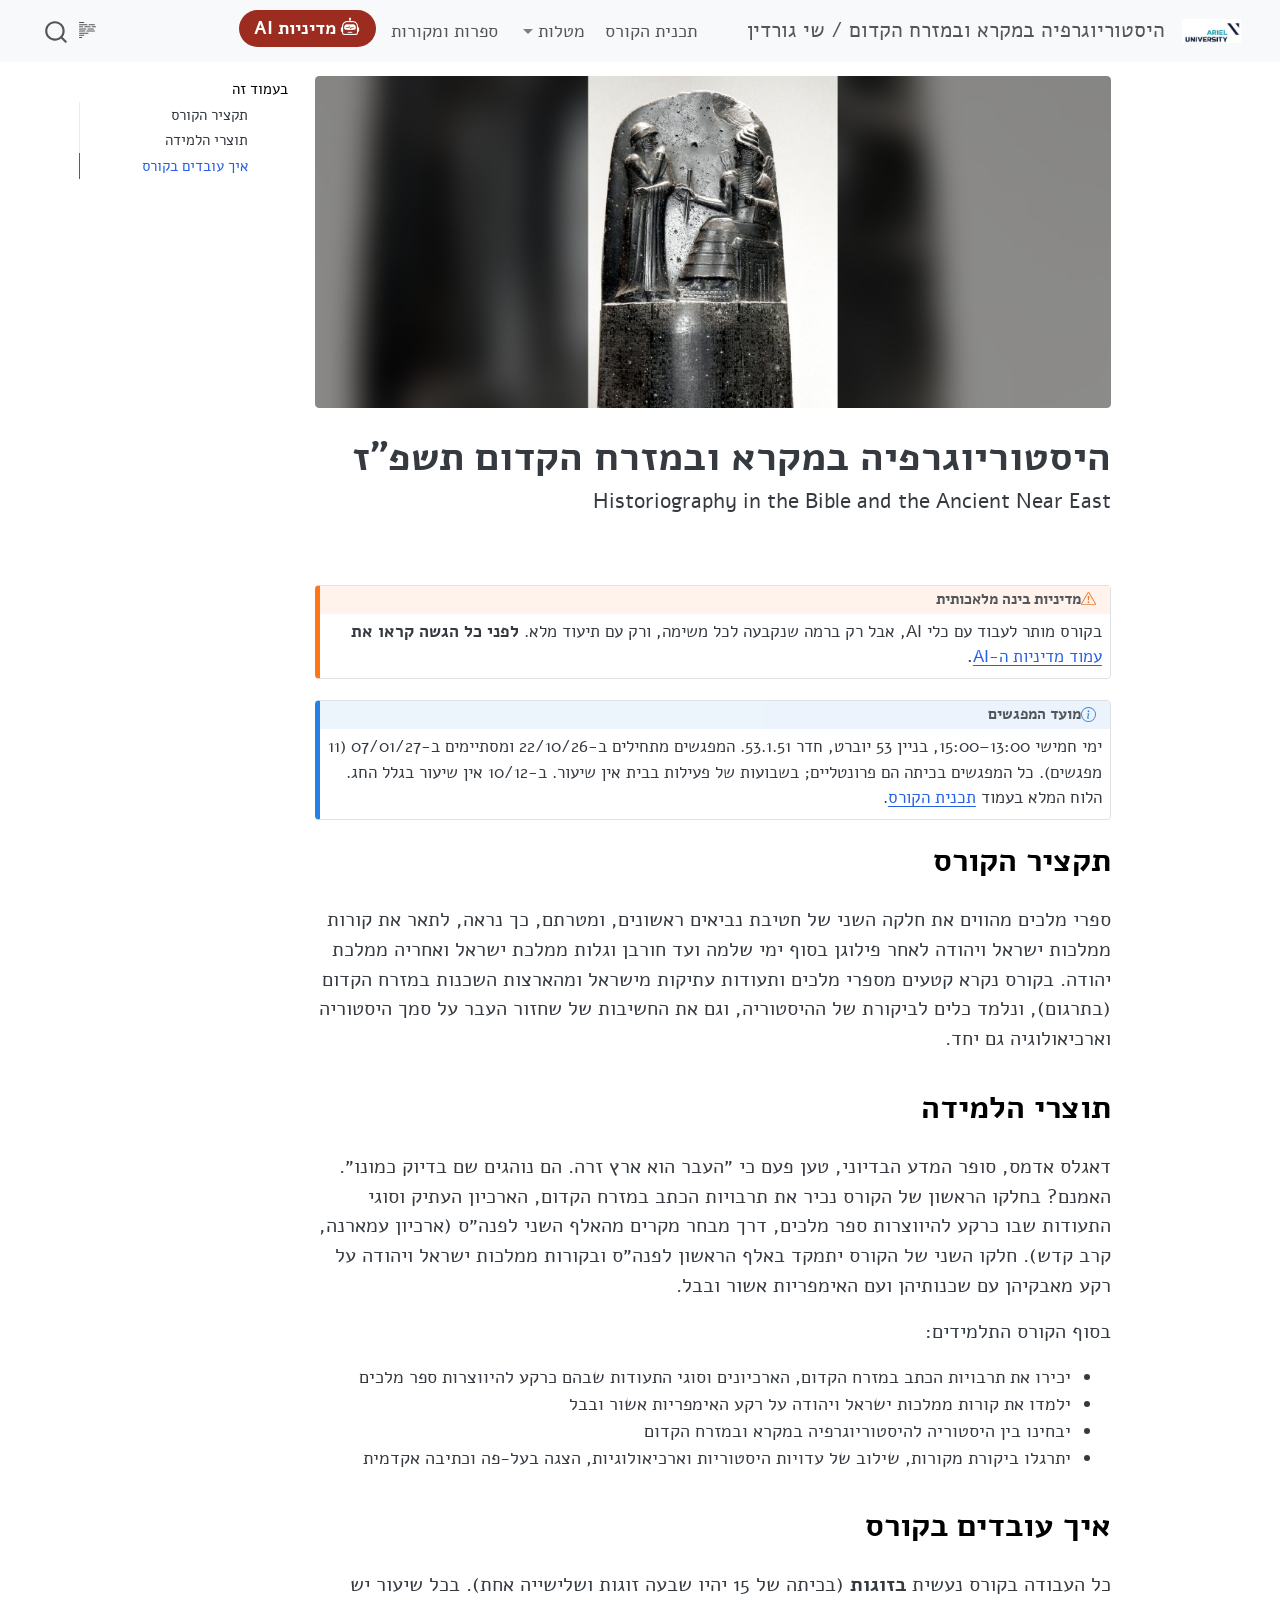
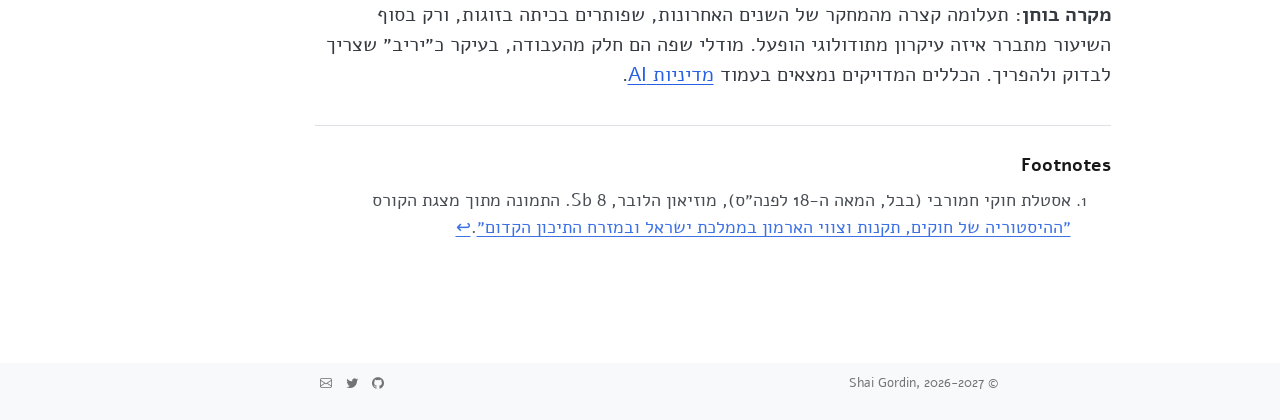
==== commit a010310b: "Full-width banner image on the home page Co-Authored-By: Claude Opus 5.5 (1M context) <noreply@anthr" ====
--- a/docs/index.html
+++ b/docs/index.html
@@ -76,7 +76,7 @@
 <link rel="stylesheet" href="ai.css">
 <meta property="og:title" content="היסטוריוגרפיה במקרא ובמזרח הקדום תשפ״ז – היסטוריוגרפיה במקרא ובמזרח הקדום / שי גורדין">
 <meta property="og:description" content="Historiography in the Bible and the Ancient Near East">
-<meta property="og:image" content="hammurabi-stele.jpg">
+<meta property="og:image" content="hammurabi-banner.jpg">
 <meta property="og:site_name" content="היסטוריוגרפיה במקרא ובמזרח הקדום / שי גורדין">
 </head>
 
@@ -165,8 +165,8 @@
 <!-- main -->
 <div class="quarto-about-marquee">
   <div class="about-image-container">
-    <img src="hammurabi-stele.jpg" class="about-image
-  rounded " style="width: 11em;">
+    <img src="hammurabi-banner.jpg" class="about-image
+  rounded " style="width: 100%;">
   </div>
   <div class="about-contents">
     <header id="title-block-header" class="quarto-title-block default">
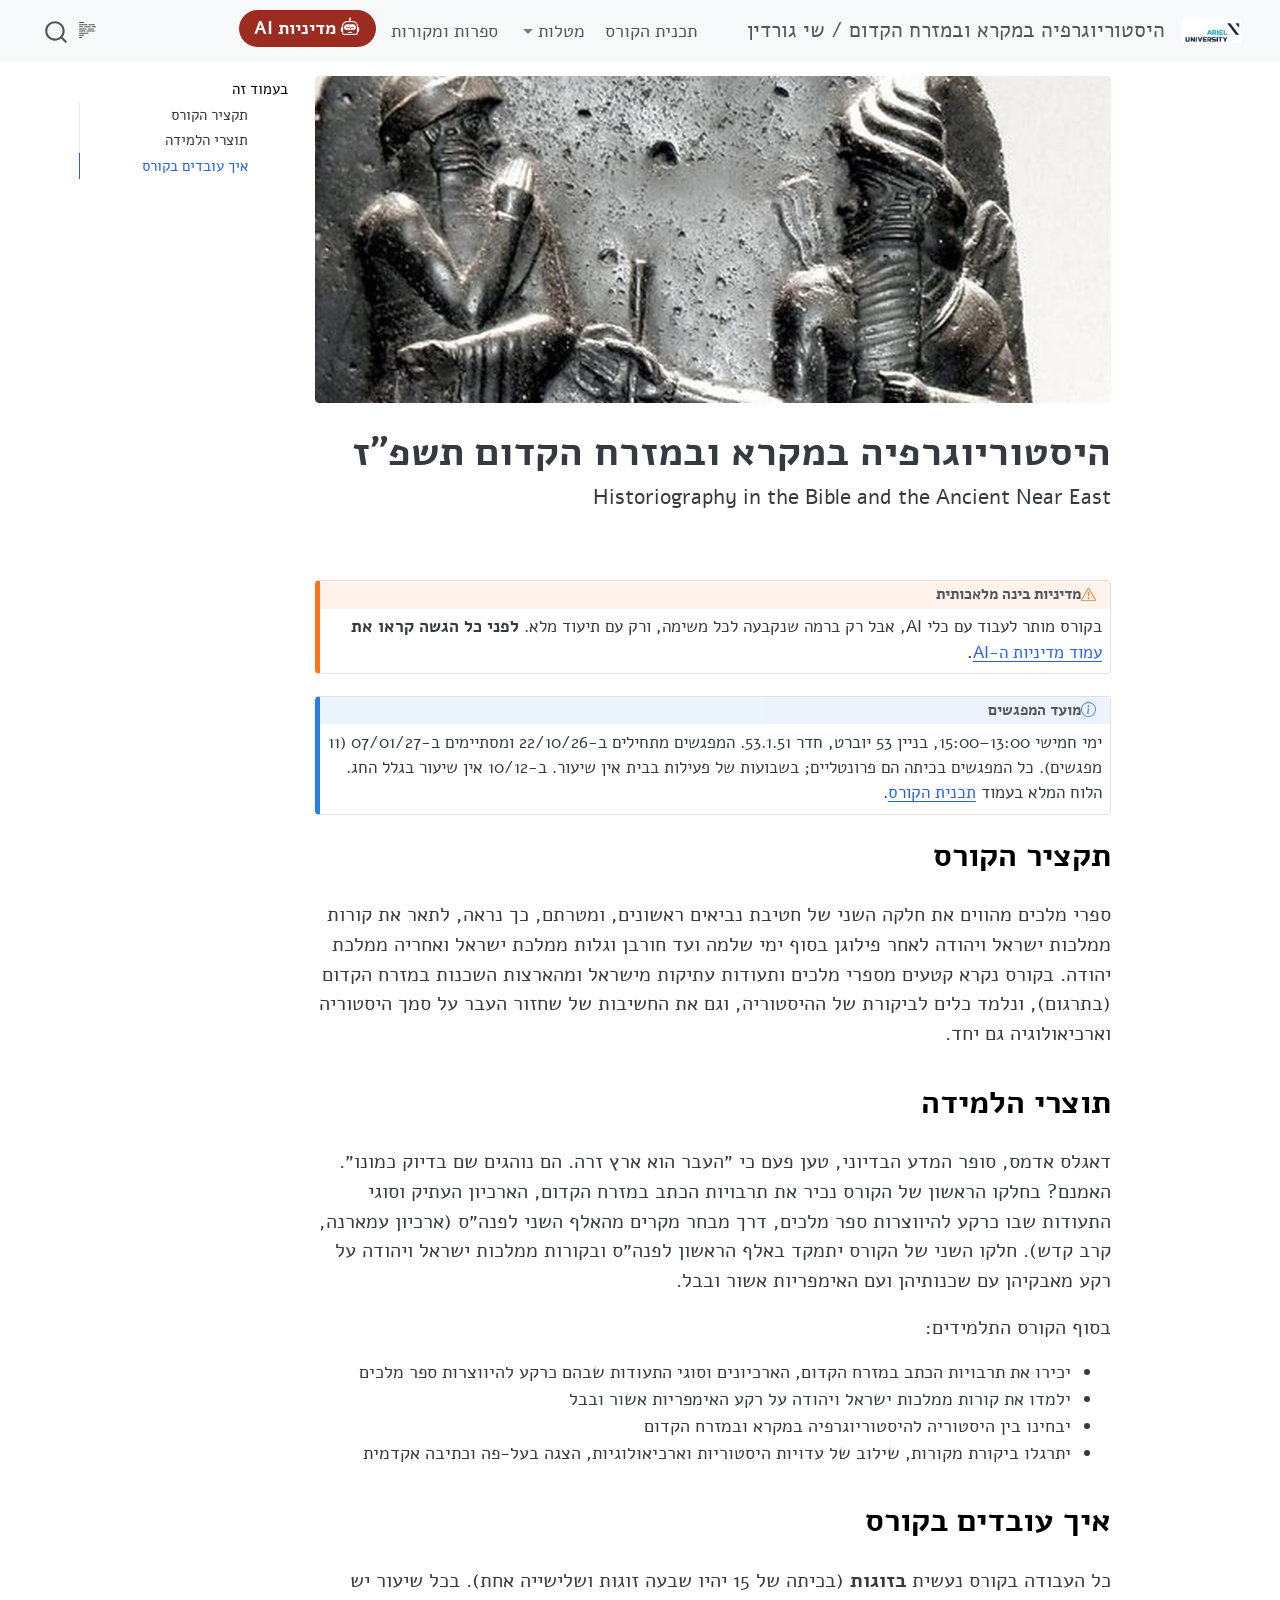
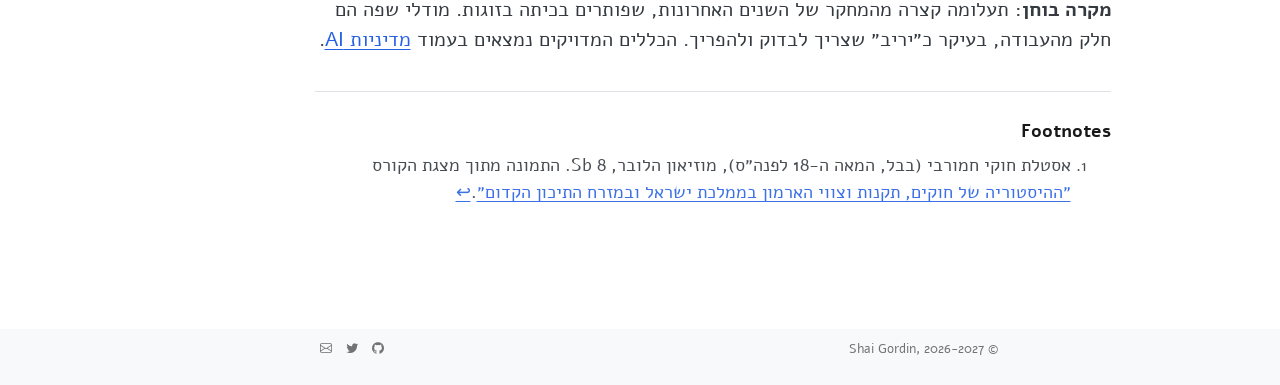
==== commit a4d96c88: "Zoomed-in home banner; drop 'new' markers; wording fixes Co-Authored-By: Claude Opus 5.5 (1M context" ====
--- a/docs/index.html
+++ b/docs/index.html
@@ -221,7 +221,7 @@
 </section>
 <section id="איך-עובדים-בקורס" class="level2">
 <h2 data-anchor-id="איך-עובדים-בקורס">איך עובדים בקורס</h2>
-<p>כל העבודה בקורס נעשית <strong>בזוגות</strong> (בכיתה של 15 יהיו שבעה זוגות ושלישייה אחת). בכל שיעור יש <strong>מקרה בוחן</strong>: תעלומה קצרה מהמחקר של השנים האחרונות, שפותרים בכיתה בזוגות, ורק בסוף השיעור מתברר איזה עיקרון מתודולוגי הופעל. מודלי שפה הם חלק מהעבודה, בעיקר כ״יריב״ שצריך לבדוק ולהפריך. הכללים המדויקים נמצאים בעמוד <a href="./ai-policy.html">מדיניות AI</a>.</p>
+<p>כל העבודה בקורס נעשית <strong>בזוגות</strong> (בכיתה של 15 יהיו שבעה זוגות ושלישייה אחת). בכל שיעור יש <strong>מקרה בוחן</strong>: תעלומה קצרה מהמחקר של השנים האחרונות, שפותרים בכיתה בזוגות. מודלי שפה הם חלק מהעבודה, בעיקר כ״יריב״ שצריך לבדוק ולהפריך. הכללים המדויקים נמצאים בעמוד <a href="./ai-policy.html">מדיניות AI</a>.</p>
 
 
 </section>
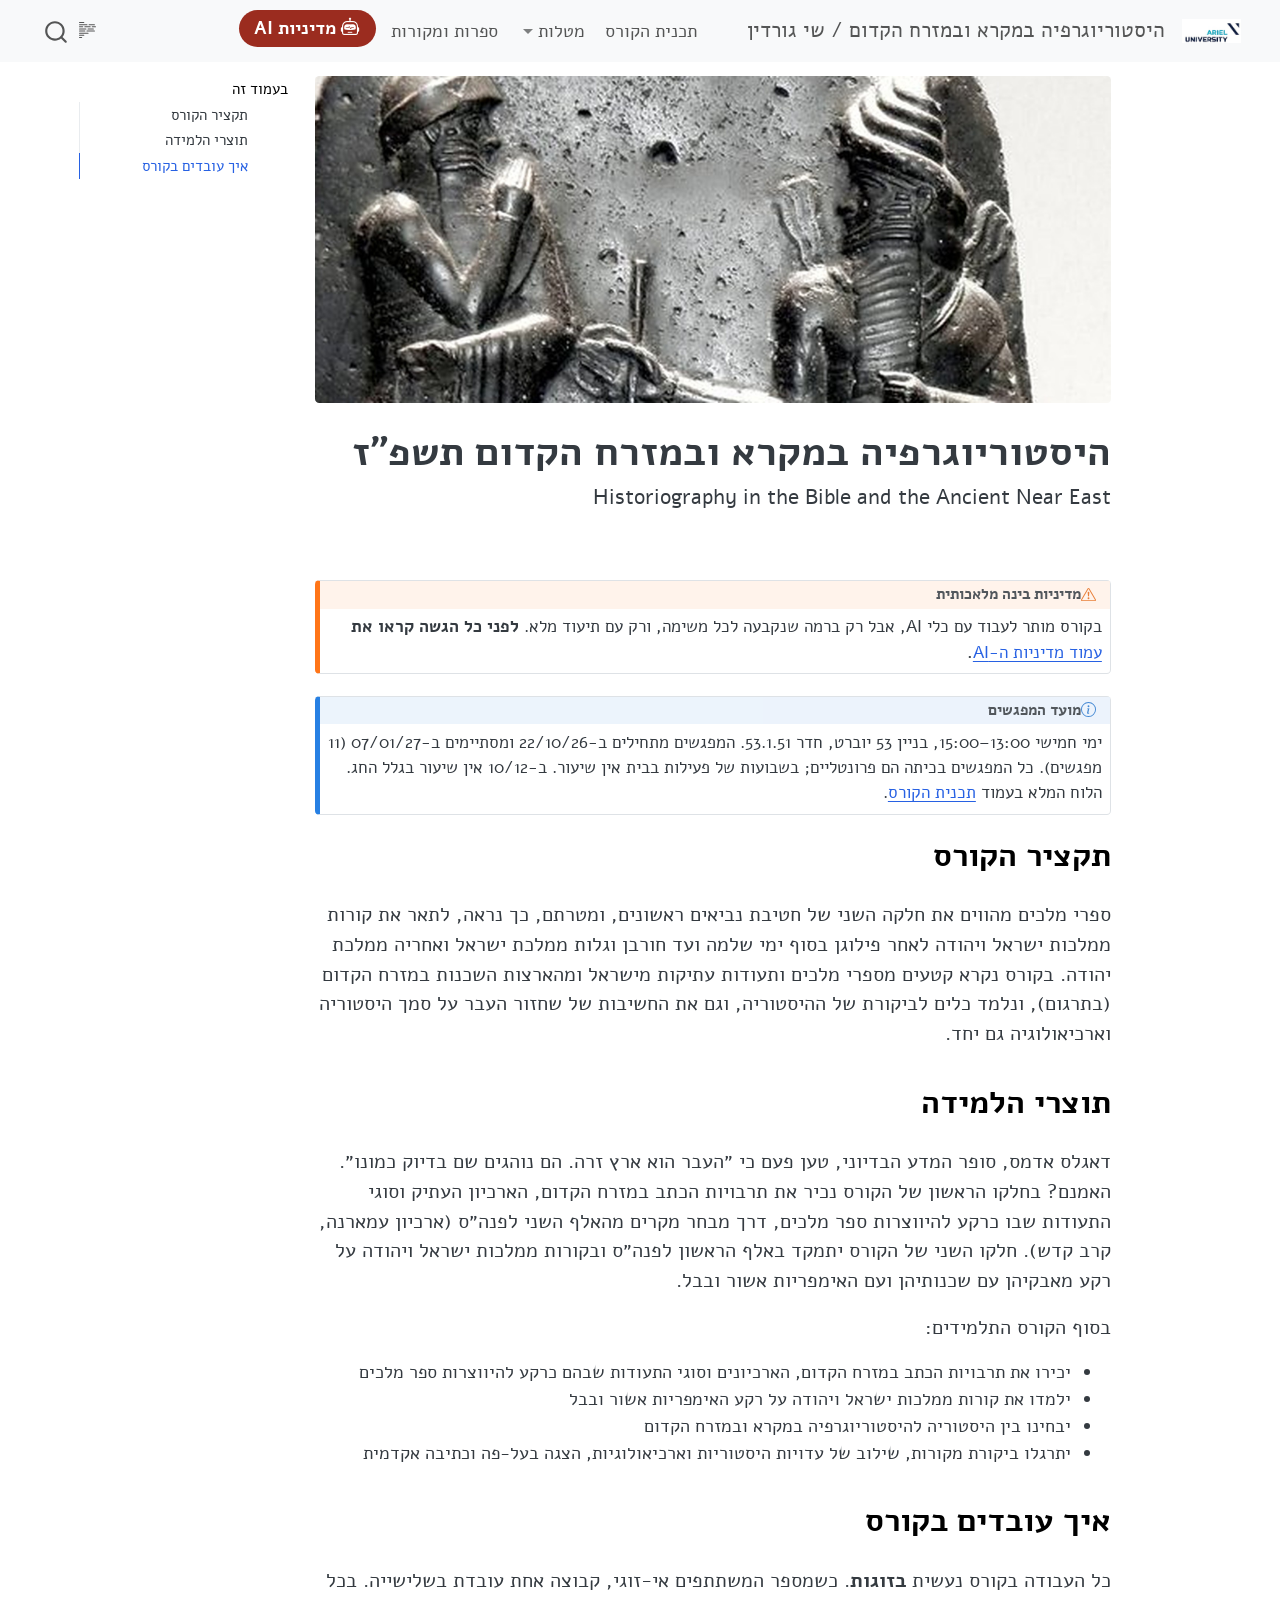
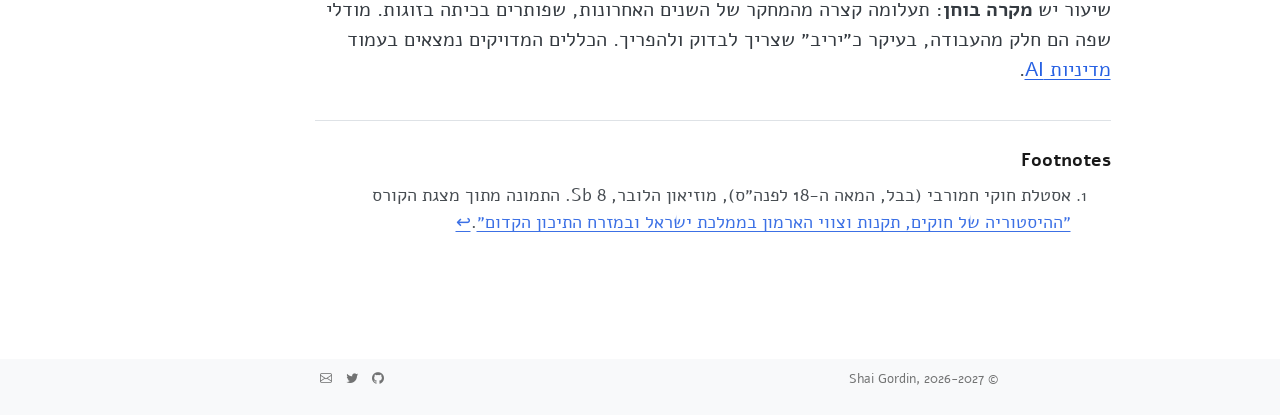
==== commit fa4c4142: "ניסוח כללי במקום פרטים עודפים, ודוגמה קצרה לכל מטלה Co-Authored-By: Claude Opus 5.5 (1M context) <no" ====
--- a/docs/index.html
+++ b/docs/index.html
@@ -2,7 +2,7 @@
 <html xmlns="http://www.w3.org/1999/xhtml" lang="en" xml:lang="en"><head>
 
 <meta charset="utf-8">
-<meta name="generator" content="quarto-1.7.34">
+<meta name="generator" content="quarto-1.7.32">
 
 <meta name="viewport" content="width=device-width, initial-scale=1.0, user-scalable=yes">
 
@@ -36,7 +36,7 @@
 <script src="site_libs/quarto-html/popper.min.js"></script>
 <script src="site_libs/quarto-html/tippy.umd.min.js"></script>
 <link href="site_libs/quarto-html/tippy.css" rel="stylesheet">
-<link href="site_libs/quarto-html/quarto-syntax-highlighting-c8ad9e5dbd60b7b70b38521ab19b7da4.css" rel="stylesheet" id="quarto-text-highlighting-styles">
+<link href="site_libs/quarto-html/quarto-syntax-highlighting-37eea08aefeeee20ff55810ff984fec1.css" rel="stylesheet" id="quarto-text-highlighting-styles">
 <script src="site_libs/bootstrap/bootstrap.min.js"></script>
 <link href="site_libs/bootstrap/bootstrap-icons.css" rel="stylesheet">
 <link href="site_libs/bootstrap/bootstrap-2af889ba3ca165690db3b646b9a460ef.min.css" rel="stylesheet" append-hash="true" id="quarto-bootstrap" data-mode="light">
@@ -221,7 +221,7 @@
 </section>
 <section id="איך-עובדים-בקורס" class="level2">
 <h2 data-anchor-id="איך-עובדים-בקורס">איך עובדים בקורס</h2>
-<p>כל העבודה בקורס נעשית <strong>בזוגות</strong> (בכיתה של 15 יהיו שבעה זוגות ושלישייה אחת). בכל שיעור יש <strong>מקרה בוחן</strong>: תעלומה קצרה מהמחקר של השנים האחרונות, שפותרים בכיתה בזוגות. מודלי שפה הם חלק מהעבודה, בעיקר כ״יריב״ שצריך לבדוק ולהפריך. הכללים המדויקים נמצאים בעמוד <a href="./ai-policy.html">מדיניות AI</a>.</p>
+<p>כל העבודה בקורס נעשית <strong>בזוגות</strong>. כשמספר המשתתפים אי-זוגי, קבוצה אחת עובדת בשלישייה. בכל שיעור יש <strong>מקרה בוחן</strong>: תעלומה קצרה מהמחקר של השנים האחרונות, שפותרים בכיתה בזוגות. מודלי שפה הם חלק מהעבודה, בעיקר כ״יריב״ שצריך לבדוק ולהפריך. הכללים המדויקים נמצאים בעמוד <a href="./ai-policy.html">מדיניות AI</a>.</p>
 
 
 </section>
--- a/docs/site_libs/quarto-html/quarto-syntax-highlighting-37eea08aefeeee20ff55810ff984fec1.css
+++ b/docs/site_libs/quarto-html/quarto-syntax-highlighting-37eea08aefeeee20ff55810ff984fec1.css
@@ -0,0 +1,236 @@
+/* quarto syntax highlight colors */
+:root {
+  --quarto-hl-ot-color: #003B4F;
+  --quarto-hl-at-color: #657422;
+  --quarto-hl-ss-color: #20794D;
+  --quarto-hl-an-color: #5E5E5E;
+  --quarto-hl-fu-color: #4758AB;
+  --quarto-hl-st-color: #20794D;
+  --quarto-hl-cf-color: #003B4F;
+  --quarto-hl-op-color: #5E5E5E;
+  --quarto-hl-er-color: #AD0000;
+  --quarto-hl-bn-color: #AD0000;
+  --quarto-hl-al-color: #AD0000;
+  --quarto-hl-va-color: #111111;
+  --quarto-hl-bu-color: inherit;
+  --quarto-hl-ex-color: inherit;
+  --quarto-hl-pp-color: #AD0000;
+  --quarto-hl-in-color: #5E5E5E;
+  --quarto-hl-vs-color: #20794D;
+  --quarto-hl-wa-color: #5E5E5E;
+  --quarto-hl-do-color: #5E5E5E;
+  --quarto-hl-im-color: #00769E;
+  --quarto-hl-ch-color: #20794D;
+  --quarto-hl-dt-color: #AD0000;
+  --quarto-hl-fl-color: #AD0000;
+  --quarto-hl-co-color: #5E5E5E;
+  --quarto-hl-cv-color: #5E5E5E;
+  --quarto-hl-cn-color: #8f5902;
+  --quarto-hl-sc-color: #5E5E5E;
+  --quarto-hl-dv-color: #AD0000;
+  --quarto-hl-kw-color: #003B4F;
+}
+
+/* other quarto variables */
+:root {
+  --quarto-font-monospace: SFMono-Regular, Menlo, Monaco, Consolas, "Liberation Mono", "Courier New", monospace;
+}
+
+/* syntax highlight based on Pandoc's rules */
+pre > code.sourceCode > span {
+  color: #003B4F;
+}
+
+code.sourceCode > span {
+  color: #003B4F;
+}
+
+div.sourceCode,
+div.sourceCode pre.sourceCode {
+  color: #003B4F;
+}
+
+/* Normal */
+code span {
+  color: #003B4F;
+}
+
+/* Alert */
+code span.al {
+  color: #AD0000;
+  font-style: inherit;
+}
+
+/* Annotation */
+code span.an {
+  color: #5E5E5E;
+  font-style: inherit;
+}
+
+/* Attribute */
+code span.at {
+  color: #657422;
+  font-style: inherit;
+}
+
+/* BaseN */
+code span.bn {
+  color: #AD0000;
+  font-style: inherit;
+}
+
+/* BuiltIn */
+code span.bu {
+  font-style: inherit;
+}
+
+/* ControlFlow */
+code span.cf {
+  color: #003B4F;
+  font-weight: bold;
+  font-style: inherit;
+}
+
+/* Char */
+code span.ch {
+  color: #20794D;
+  font-style: inherit;
+}
+
+/* Constant */
+code span.cn {
+  color: #8f5902;
+  font-style: inherit;
+}
+
+/* Comment */
+code span.co {
+  color: #5E5E5E;
+  font-style: inherit;
+}
+
+/* CommentVar */
+code span.cv {
+  color: #5E5E5E;
+  font-style: italic;
+}
+
+/* Documentation */
+code span.do {
+  color: #5E5E5E;
+  font-style: italic;
+}
+
+/* DataType */
+code span.dt {
+  color: #AD0000;
+  font-style: inherit;
+}
+
+/* DecVal */
+code span.dv {
+  color: #AD0000;
+  font-style: inherit;
+}
+
+/* Error */
+code span.er {
+  color: #AD0000;
+  font-style: inherit;
+}
+
+/* Extension */
+code span.ex {
+  font-style: inherit;
+}
+
+/* Float */
+code span.fl {
+  color: #AD0000;
+  font-style: inherit;
+}
+
+/* Function */
+code span.fu {
+  color: #4758AB;
+  font-style: inherit;
+}
+
+/* Import */
+code span.im {
+  color: #00769E;
+  font-style: inherit;
+}
+
+/* Information */
+code span.in {
+  color: #5E5E5E;
+  font-style: inherit;
+}
+
+/* Keyword */
+code span.kw {
+  color: #003B4F;
+  font-weight: bold;
+  font-style: inherit;
+}
+
+/* Operator */
+code span.op {
+  color: #5E5E5E;
+  font-style: inherit;
+}
+
+/* Other */
+code span.ot {
+  color: #003B4F;
+  font-style: inherit;
+}
+
+/* Preprocessor */
+code span.pp {
+  color: #AD0000;
+  font-style: inherit;
+}
+
+/* SpecialChar */
+code span.sc {
+  color: #5E5E5E;
+  font-style: inherit;
+}
+
+/* SpecialString */
+code span.ss {
+  color: #20794D;
+  font-style: inherit;
+}
+
+/* String */
+code span.st {
+  color: #20794D;
+  font-style: inherit;
+}
+
+/* Variable */
+code span.va {
+  color: #111111;
+  font-style: inherit;
+}
+
+/* VerbatimString */
+code span.vs {
+  color: #20794D;
+  font-style: inherit;
+}
+
+/* Warning */
+code span.wa {
+  color: #5E5E5E;
+  font-style: italic;
+}
+
+.prevent-inlining {
+  content: "</";
+}
+
+/*# sourceMappingURL=27d3d809615f7771493d095567f04340.css.map */
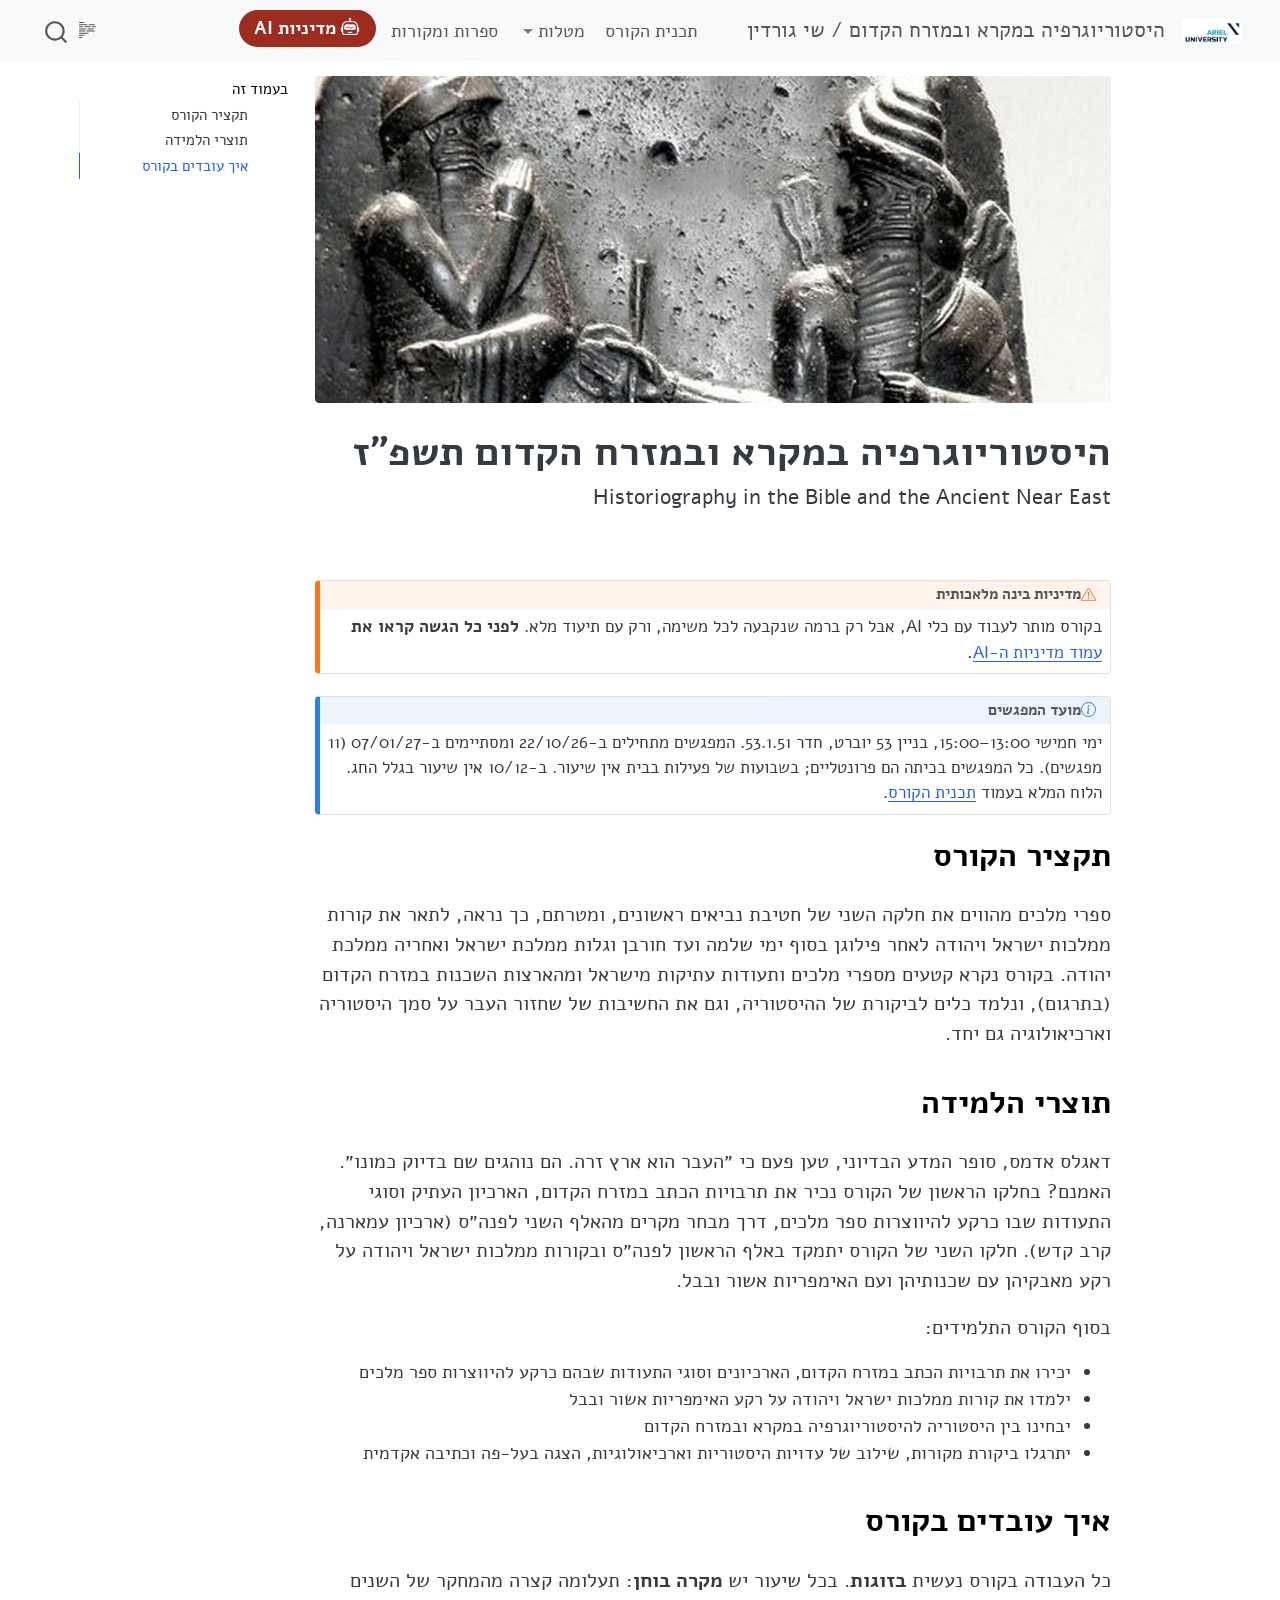
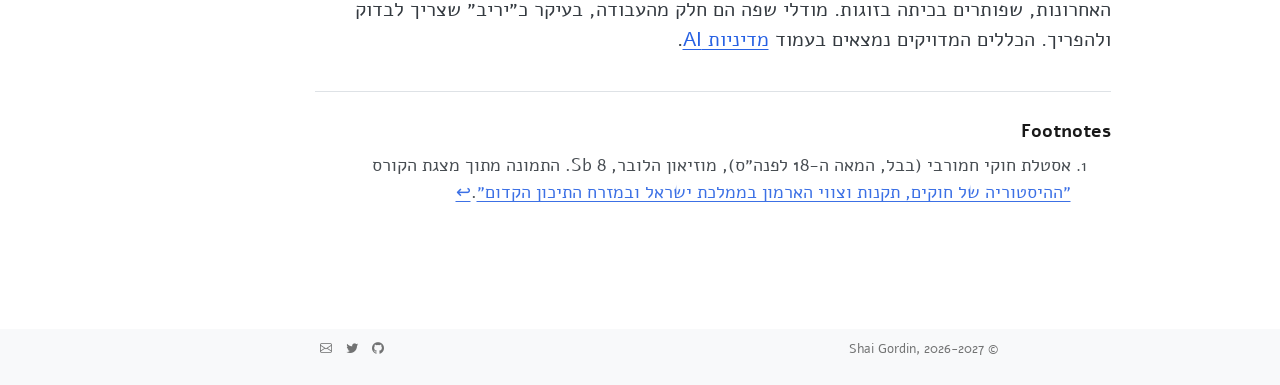
==== commit 3e1ca2ef: "קישורי PDF לספרות יחידה 1, והסרת הערת השלישייה Co-Authored-By: Claude Opus 5.5 (1M context) <noreply" ====
--- a/docs/index.html
+++ b/docs/index.html
@@ -221,7 +221,7 @@
 </section>
 <section id="איך-עובדים-בקורס" class="level2">
 <h2 data-anchor-id="איך-עובדים-בקורס">איך עובדים בקורס</h2>
-<p>כל העבודה בקורס נעשית <strong>בזוגות</strong>. כשמספר המשתתפים אי-זוגי, קבוצה אחת עובדת בשלישייה. בכל שיעור יש <strong>מקרה בוחן</strong>: תעלומה קצרה מהמחקר של השנים האחרונות, שפותרים בכיתה בזוגות. מודלי שפה הם חלק מהעבודה, בעיקר כ״יריב״ שצריך לבדוק ולהפריך. הכללים המדויקים נמצאים בעמוד <a href="./ai-policy.html">מדיניות AI</a>.</p>
+<p>כל העבודה בקורס נעשית <strong>בזוגות</strong>. בכל שיעור יש <strong>מקרה בוחן</strong>: תעלומה קצרה מהמחקר של השנים האחרונות, שפותרים בכיתה בזוגות. מודלי שפה הם חלק מהעבודה, בעיקר כ״יריב״ שצריך לבדוק ולהפריך. הכללים המדויקים נמצאים בעמוד <a href="./ai-policy.html">מדיניות AI</a>.</p>
 
 
 </section>
